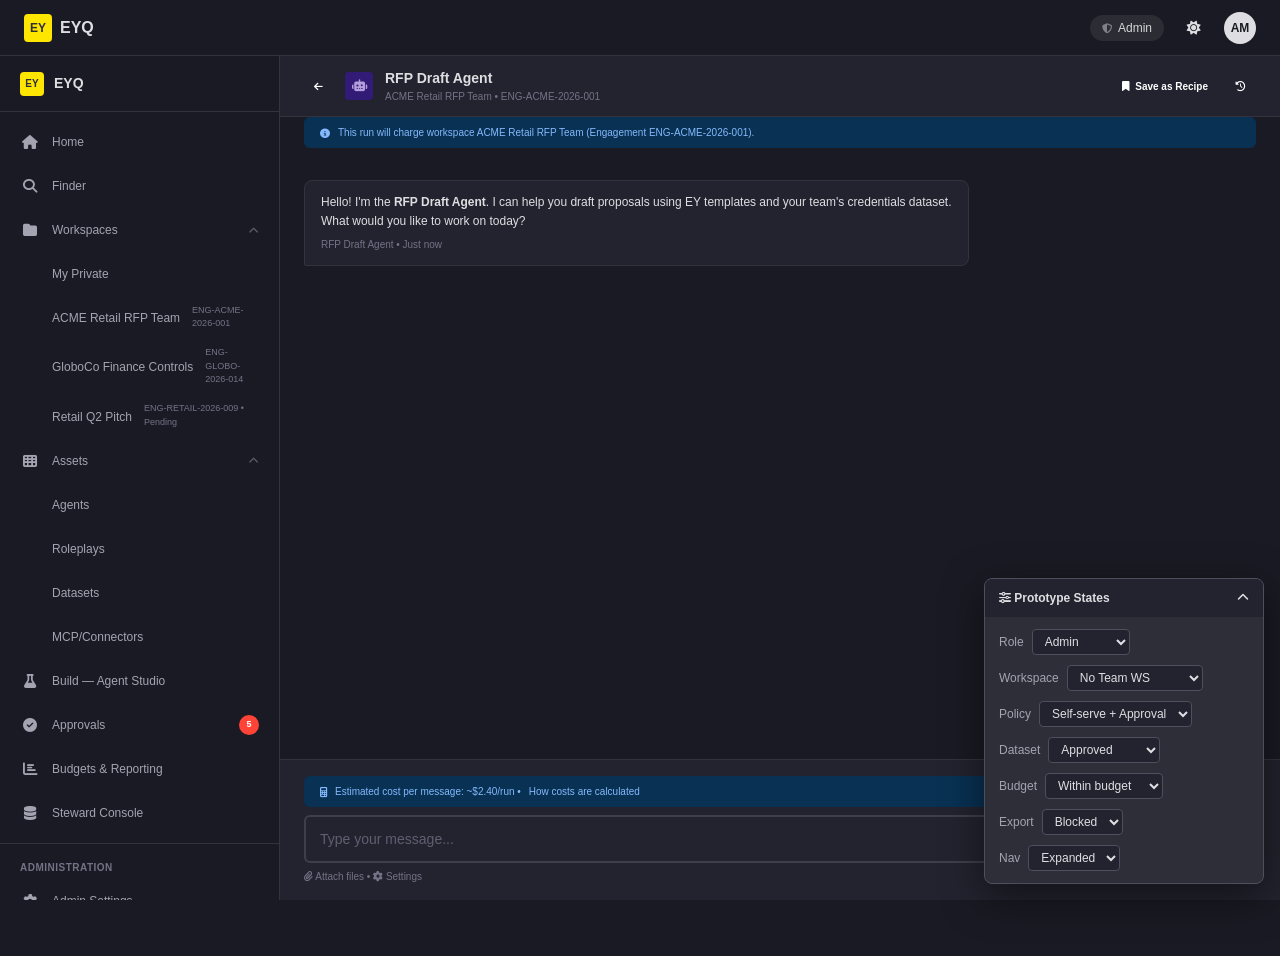
==== agent-chat.html @ b2efa633 "Role-based permissions, Workspace Home, Agent Chat, Finder Wizard Major redesign: - Admin/Contributo" ====
<!DOCTYPE html>
<html lang="en">
<head>
  <meta charset="UTF-8">
  <meta name="viewport" content="width=device-width, initial-scale=1.0">
  <title>EYQ — Agent Chat</title>
  <link rel="stylesheet" href="styles.css">
  <link rel="stylesheet" href="https://cdnjs.cloudflare.com/ajax/libs/font-awesome/6.5.1/css/all.min.css">
</head>
<body class="motif-theme-dark">

<header class="top-bar">
  <div class="top-bar-left"><a href="index.html" class="logo"><span class="logo-mark">EY</span> EYQ</a></div>
  <div class="top-bar-right">
    <span id="role-indicator" class="role-chip-bar" style="cursor:default"><i class="fas fa-shield-alt"></i> Admin</span>
    <button class="notif-btn" id="theme-toggle-btn" onclick="toggleTheme()"><i class="fas fa-sun"></i></button>
    <div class="avatar">AM</div>
  </div>
</header>
<nav class="left-nav" role="navigation"></nav>

<main class="app-content" style="display:flex;flex-direction:column;height:calc(100vh - var(--header-height))">

  <!-- Chat Header -->
  <div class="chat-header" id="chat-header"></div>

  <!-- Charge Line -->
  <div id="charge-line" style="padding:0 24px"></div>

  <!-- Messages -->
  <div class="chat-messages" id="chat-messages">
    <div class="chat-msg assistant">
      <div>Hello! I'm the <strong id="agent-name-msg">RFP Draft Agent</strong>. I can help you draft proposals using EY templates and your team's credentials dataset.</div>
      <div>What would you like to work on today?</div>
      <div class="msg-meta">RFP Draft Agent &bull; Just now</div>
    </div>
  </div>

  <!-- Input Area -->
  <div class="chat-input-area">
    <div id="pre-run-estimate" style="margin-bottom:8px"></div>
    <div id="budget-block" class="hidden" style="padding:10px;background:var(--badge-error-bg);border-radius:var(--radius-md);margin-bottom:8px;font-size:0.857rem;color:var(--ey-red);display:flex;align-items:center;gap:8px"><i class="fas fa-ban"></i> Budget hard cap reached. Contact workspace admin to increase the limit.</div>
    <div id="dataset-block" class="hidden" style="padding:10px;background:var(--badge-warning-bg);border-radius:var(--radius-md);margin-bottom:8px;font-size:0.857rem;color:var(--ey-orange);display:flex;align-items:center;gap:8px"><i class="fas fa-lock"></i> This agent requires dataset access. <button class="btn btn-sm btn-secondary" onclick="alert('Dataset access request submitted. Low-risk datasets may be auto-approved (Fast-Lane).')">Request Access</button></div>
    <div class="chat-input-wrap">
      <input class="chat-input" id="chat-input" placeholder="Type your message..." onkeydown="if(event.key==='Enter')sendMessage()">
      <button class="search-submit" id="send-btn" onclick="sendMessage()"><i class="fas fa-paper-plane"></i> Send</button>
    </div>
    <div style="display:flex;align-items:center;justify-content:space-between;margin-top:6px">
      <div class="text-xs text-muted"><i class="fas fa-paperclip"></i> Attach files &bull; <i class="fas fa-cog"></i> Settings</div>
      <div class="text-xs text-muted" id="export-policy"></div>
    </div>
  </div>
</main>

<div class="state-switcher"><div class="state-switcher-header" onclick="toggleStateSwitcher()"><span><i class="fas fa-sliders-h"></i> Prototype States</span><i class="fas fa-chevron-up"></i></div><div class="state-switcher-body"></div></div>

<script src="app.js"></script>
<script>
function getParams() {
  const p = new URLSearchParams(window.location.search);
  return { ws: p.get('ws') || 'acme', asset: p.get('asset') || 'rfp-draft' };
}

function renderChatHeader() {
  const { ws, asset } = getParams();
  const workspace = WORKSPACES[ws] || WORKSPACES.acme;
  const assetObj = getAllAssets().find(a => a.id === asset);
  const header = $('#chat-header');
  if (!header) return;
  header.innerHTML = `
    <div style="display:flex;align-items:center;gap:12px">
      <a href="workspace-home.html?ws=${ws}" class="btn btn-ghost btn-sm"><i class="fas fa-arrow-left"></i></a>
      <div class="asset-type-icon ${assetObj ? typeClass(assetObj.type) : 'agent'}"><i class="fas ${assetObj ? typeIcon(assetObj.type) : 'fa-robot'}"></i></div>
      <div>
        <div style="font-weight:600">${assetObj ? assetObj.name : 'Agent'}</div>
        <div class="text-xs text-muted">${workspace.name} &bull; ${workspace.engCode || 'Free tier'}</div>
      </div>
    </div>
    <div style="display:flex;align-items:center;gap:8px">
      <button class="btn btn-ghost btn-sm" onclick="alert('Saved as Recipe')"><i class="fas fa-bookmark"></i> Save as Recipe</button>
      <button class="btn btn-ghost btn-sm" onclick="alert('Run history')"><i class="fas fa-history"></i></button>
    </div>`;
  const agentNameMsg = $('#agent-name-msg');
  if (agentNameMsg && assetObj) agentNameMsg.textContent = assetObj.name;
}

function renderChargeLine() {
  const { ws, asset } = getParams();
  const workspace = WORKSPACES[ws] || WORKSPACES.acme;
  const assetObj = getAllAssets().find(a => a.id === asset);
  const container = $('#charge-line');
  if (!container) return;
  const isPaid = assetObj && assetObj.pricing !== 'free';
  if (isPaid && workspace.engCode) {
    container.innerHTML = `<div class="chat-cost-bar"><i class="fas fa-info-circle"></i> This run will charge workspace ${workspace.name} (Engagement ${workspace.engCode}).</div>`;
  } else if (!isPaid) {
    container.innerHTML = `<div class="chat-cost-bar" style="background:var(--badge-success-bg);color:var(--ey-green)"><i class="fas fa-check-circle"></i> This asset is free. No charges apply.</div>`;
  }
}

function renderPreRunEstimate() {
  const { asset } = getParams();
  const assetObj = getAllAssets().find(a => a.id === asset);
  const container = $('#pre-run-estimate');
  if (!container || !assetObj || assetObj.pricing === 'free') return;
  container.innerHTML = `<div class="chat-cost-bar"><i class="fas fa-calculator"></i> Estimated cost per message: ~${assetObj.cost || '$2.40'} &bull; <a href="#" onclick="event.preventDefault();alert('Cost breakdown: base $1.20, processing $0.80, output $0.40')">How costs are calculated</a></div>`;
}

function checkBlocks() {
  const budgetBlock = $('#budget-block');
  const datasetBlock = $('#dataset-block');
  const sendBtn = $('#send-btn');
  if (STATE.budgetState === 'hardcap') { show(budgetBlock); if (sendBtn) sendBtn.disabled = true; }
  else { hide(budgetBlock); if (sendBtn) sendBtn.disabled = false; }
  const { asset } = getParams();
  const assetObj = getAllAssets().find(a => a.id === asset);
  if (assetObj && assetObj.requiresDataset && !STATE.datasetApproved) show(datasetBlock);
  else hide(datasetBlock);
  const exportEl = $('#export-policy');
  if (exportEl) exportEl.innerHTML = STATE.exportAllowed ? '<i class="fas fa-check-circle" style="color:var(--ey-green)"></i> Export allowed' : '<i class="fas fa-lock" style="color:var(--ey-orange)"></i> External export blocked';
}

function sendMessage() {
  const input = $('#chat-input');
  const messages = $('#chat-messages');
  if (!input || !input.value.trim() || !messages) return;
  const text = input.value.trim();
  input.value = '';
  messages.innerHTML += `<div class="chat-msg user"><div>${text}</div><div class="msg-meta">You &bull; Just now</div></div>`;
  setTimeout(() => {
    const { asset } = getParams();
    const assetObj = getAllAssets().find(a => a.id === asset);
    messages.innerHTML += `<div class="chat-msg assistant"><div>I've processed your request. Here's what I found based on the ${assetObj ? assetObj.template || 'EY methodology' : 'EY methodology'}:</div><div style="margin-top:8px;padding:12px;background:var(--chip-bg);border-radius:var(--radius-md)"><strong>Draft Output</strong><p class="text-sm" style="margin-top:4px">Based on your input, I've generated a draft using the latest templates. You can review and refine it below.</p></div><div class="msg-meta">${assetObj ? assetObj.name : 'Agent'} &bull; Just now</div></div>`;
    messages.scrollTop = messages.scrollHeight;
  }, 1200);
  messages.scrollTop = messages.scrollHeight;
}

function updatePageUI() {
  renderChatHeader();
  renderChargeLine();
  renderPreRunEstimate();
  checkBlocks();
}
</script>
</body>
</html>
---- styles.css ----
/* ========================================================================
   EYQ Prototype — Styles
   Motif Design System v11.1.1 Tokens (via @ey-xd/motif-mcp)
   ======================================================================== */

:root {
  --ey-yellow: #FFE600;
  --ey-yellow-hover: #E6CF00;
  --ey-dark: #2E2E38;
  --ey-gray-950: #23232F;
  --ey-gray-900: #23232F;
  --ey-gray-800: #3F3F4C;
  --ey-gray-700: #4E4E5D;
  --ey-gray-600: #656579;
  --ey-gray-500: #7F7F91;
  --ey-gray-400: #9897A6;
  --ey-gray-300: #C3C3CB;
  --ey-gray-200: #D7D7DC;
  --ey-gray-100: #E6E6E9;
  --ey-gray-50: #F3F3F5;
  --ey-gray-25: #F9F9FA;
  --ey-white: #FFF;
  --ey-green: #26A04B;
  --ey-green-light: #E7FCE8;
  --ey-green-600: #197335;
  --ey-red: #FF4336;
  --ey-red-light: #FCF5F3;
  --ey-red-500: #EA011D;
  --ey-orange: #D07200;
  --ey-orange-light: #FCF5F0;
  --ey-orange-200: #FF9831;
  --ey-blue: #188CE5;
  --ey-blue-light: #F4F7FC;
  --ey-blue-600: #0F69AE;
  --ey-purple: #5E35B1;
  --ey-purple-light: #EDE7F6;
  --radius-xs: 2px;
  --radius-sm: 4px;
  --radius-md: 6px;
  --radius-lg: 8px;
  --radius-xl: 16px;
  --radius-xxl: 32px;
  --radius-circle: 200px;
  --spacing-2: 2px;
  --spacing-4: 4px;
  --spacing-6: 6px;
  --spacing-8: 8px;
  --spacing-10: 10px;
  --spacing-12: 12px;
  --spacing-16: 16px;
  --spacing-20: 20px;
  --spacing-24: 24px;
  --spacing-32: 32px;
  --spacing-40: 40px;
  --font-family: 'EYInterstate', 'Noto Sans', 'Segoe UI', -apple-system, BlinkMacSystemFont, sans-serif;
  --font-weight-light: 300;
  --font-weight-regular: 400;
  --font-weight-bold: 700;
  --font-size-10: 0.714rem;
  --font-size-12: 0.857rem;
  --font-size-14: 1rem;
  --font-size-16: 1.143rem;
  --font-size-18: 1.286rem;
  --font-size-20: 1.42857rem;
  --font-size-24: 1.714rem;
  --font-size-28: 2rem;
  --font-size-32: 2.286rem;
  --bg-primary: var(--ey-white);
  --bg-secondary: var(--ey-gray-50);
  --bg-tertiary: var(--ey-gray-100);
  --bg-alt-primary: var(--ey-dark);
  --bg-alt-secondary: var(--ey-gray-600);
  --btn-primary-bg: #2E2E38;
  --btn-primary-text: #FFF;
  --btn-primary-hover-bg: #4D4D5C;
  --btn-primary-active-bg: #656579;
  --btn-primary-disabled-bg: #9897A6;
  --btn-primary-disabled-text: #F3F3F5;
  --btn-primary-alt-bg: var(--ey-gray-50);
  --btn-primary-alt-text: #2E2E38;
  --btn-secondary-bg: transparent;
  --btn-secondary-text: #2E2E38;
  --btn-secondary-border: #C3C3CB;
  --btn-secondary-hover-bg: #E6E6E9;
  --btn-ghost-text: #2E2E38;
  --btn-ghost-hover-bg: #E6E6E9;
  --card-bg: var(--bg-primary);
  --card-border: var(--ey-gray-100);
  --card-radius: var(--radius-sm);
  --chip-bg: var(--ey-gray-50);
  --chip-text: var(--ey-dark);
  --chip-selected-bg: var(--ey-dark);
  --chip-selected-text: var(--ey-white);
  --badge-success-bg: #E7FCE8;
  --badge-success-text: #197335;
  --badge-warning-bg: #FCF5F0;
  --badge-warning-text: #975100;
  --badge-error-bg: #FCF5F3;
  --badge-error-text: #C70117;
  --badge-info-bg: #F4F7FC;
  --badge-info-text: #0F69AE;
  --badge-info-alt-bg: var(--ey-dark);
  --badge-info-alt-text: var(--ey-white);
  --input-bg: var(--bg-primary);
  --input-border: var(--ey-gray-200);
  --input-radius: var(--radius-sm);
  --modal-bg: var(--bg-primary);
  --text-primary: var(--ey-dark);
  --text-secondary: var(--ey-gray-700);
  --bg-selected: rgba(46,46,56,0.08);
  --border-focus: var(--ey-gray-600);
  --focus-ring: var(--ey-dark);
  --alt-bg-primary: var(--ey-dark);
  --alt-text-primary: var(--ey-white);
  --nav-width: 280px;
  --nav-collapsed-width: 72px;
  --header-height: 56px;
  --shadow-sm: 0 1px 3px rgba(0,0,0,0.06);
  --shadow-md: 0 4px 12px rgba(0,0,0,0.10);
  --shadow-lg: 0 8px 24px rgba(0,0,0,0.15);
  --shadow-xl: 0 12px 40px rgba(0,0,0,0.20);
  --transition: 0.2s ease;
}

/* ======== DARK THEME ======== */
body.motif-theme-dark {
  --ey-white: #1A1A24;
  --ey-gray-25: #23232F;
  --ey-gray-50: #2E2E38;
  --ey-gray-100: #33333E;
  --ey-gray-200: #3F3F4C;
  --ey-gray-300: #4E4E5D;
  --ey-gray-400: #5F5F72;
  --ey-gray-500: #737387;
  --ey-gray-600: #8A8A9B;
  --ey-gray-700: #A4A3B1;
  --ey-gray-800: #BFBFC8;
  --ey-dark: #DEDEE2;
  --ey-gray-900: #DEDEE2;
  --ey-gray-950: #FFF;
  --bg-primary: #23232F;
  --bg-secondary: #1A1A24;
  --bg-tertiary: #33333E;
  --bg-alt-primary: #1A1A24;
  --bg-alt-secondary: #8A8A9B;
  --ey-green: #48E674;
  --ey-green-light: #0C4A1F;
  --ey-red: #FF9783;
  --ey-red-light: #610402;
  --ey-orange: #FF9831;
  --ey-orange-light: #462602;
  --ey-orange-200: #FF9831;
  --ey-blue: #85B9FD;
  --ey-blue-light: #083153;
  --ey-blue-600: #0F69AE;
  --ey-purple: #B39DDB;
  --ey-purple-light: #311B77;
  --btn-primary-bg: #FFF;
  --btn-primary-text: #1A1A24;
  --btn-primary-hover-bg: #DEDEE2;
  --btn-primary-active-bg: #BFBFC8;
  --btn-primary-disabled-bg: #2E2E38;
  --btn-primary-disabled-text: #737387;
  --btn-primary-alt-bg: #2E2E38;
  --btn-primary-alt-text: #FFF;
  --btn-secondary-bg: transparent;
  --btn-secondary-text: #FFF;
  --btn-secondary-border: #4E4E5D;
  --btn-secondary-hover-bg: #33333E;
  --btn-ghost-text: #FFF;
  --btn-ghost-hover-bg: #33333E;
  --card-bg: #23232F;
  --card-border: #33333E;
  --chip-bg: #2E2E38;
  --chip-text: #DEDEE2;
  --chip-selected-bg: #DEDEE2;
  --chip-selected-text: #1A1A24;
  --badge-success-bg: #125E29;
  --badge-success-text: #48E674;
  --badge-warning-bg: #462602;
  --badge-warning-text: #FF9831;
  --badge-error-bg: #610402;
  --badge-error-text: #FF9783;
  --badge-info-bg: #083153;
  --badge-info-text: #85B9FD;
  --badge-info-alt-bg: #DEDEE2;
  --badge-info-alt-text: #1A1A24;
  --input-bg: #23232F;
  --input-border: #3F3F4C;
  --modal-bg: #23232F;
  --text-primary: #DEDEE2;
  --text-secondary: #A4A3B1;
  --bg-selected: rgba(222,222,226,0.08);
  --border-focus: #8A8A9B;
  --focus-ring: #DEDEE2;
  --alt-bg-primary: #DEDEE2;
  --alt-text-primary: #1A1A24;
  --shadow-sm: 0 1px 3px rgba(0,0,0,0.20);
  --shadow-md: 0 4px 12px rgba(0,0,0,0.30);
  --shadow-lg: 0 8px 24px rgba(0,0,0,0.40);
  --shadow-xl: 0 12px 40px rgba(0,0,0,0.50);
}

*, *::before, *::after { box-sizing: border-box; margin: 0; padding: 0; }
html { font-size: 14px; scroll-behavior: smooth; }
body {
  font-family: var(--font-family);
  background: var(--bg-secondary);
  color: var(--ey-dark);
  line-height: 1.5;
  min-height: 100vh;
}
h1 { font-size: var(--font-size-28); font-weight: var(--font-weight-bold); line-height: 1.2; }
h2 { font-size: var(--font-size-20); font-weight: 600; line-height: 1.3; }
h3 { font-size: var(--font-size-16); font-weight: 600; line-height: 1.4; }
h4 { font-size: var(--font-size-14); font-weight: 600; }
p { color: var(--ey-gray-700); }
a { color: var(--ey-blue); text-decoration: none; cursor: pointer; }
a:hover { text-decoration: underline; }
.sr-only { position: absolute; width: 1px; height: 1px; overflow: hidden; clip: rect(0,0,0,0); }
.hidden { display: none !important; }
.text-sm { font-size: var(--font-size-12); }
.text-xs { font-size: var(--font-size-10); }
.text-muted { color: var(--ey-gray-500); }
.truncate { overflow: hidden; text-overflow: ellipsis; white-space: nowrap; }

/* ======== FOCUS STATES (WCAG) ======== */
:focus-visible {
  outline: 2px solid var(--focus-ring);
  outline-offset: 2px;
}

/* ======== BUTTONS ======== */
.btn {
  display: inline-flex; align-items: center; gap: var(--spacing-6);
  padding: var(--spacing-8) var(--spacing-16); border-radius: var(--radius-md); border: none;
  font-family: var(--font-family); font-size: var(--font-size-12); font-weight: 600;
  cursor: pointer; transition: all var(--transition); white-space: nowrap;
}
.btn-primary { background: var(--btn-primary-bg); color: var(--btn-primary-text); }
.btn-primary:hover { background: var(--btn-primary-hover-bg); }
.btn-primary:active { background: var(--btn-primary-active-bg); }
.btn-secondary { background: var(--btn-secondary-bg); color: var(--btn-secondary-text); border: 1px solid var(--btn-secondary-border); }
.btn-secondary:hover { background: var(--btn-secondary-hover-bg); }
.btn-dark { background: var(--btn-primary-alt-bg); color: var(--btn-primary-alt-text); }
.btn-ghost { background: transparent; color: var(--btn-ghost-text); padding: var(--spacing-6) var(--spacing-10); }
.btn-ghost:hover { background: var(--btn-ghost-hover-bg); }
.btn-sm { padding: var(--spacing-4) var(--spacing-10); font-size: var(--font-size-10); }
.btn-lg { padding: var(--spacing-12) var(--spacing-24); font-size: var(--font-size-14); }
.btn:disabled, .btn.disabled { background: var(--btn-primary-disabled-bg); color: var(--btn-primary-disabled-text); cursor: not-allowed; pointer-events: none; }
.btn-icon {
  width: 36px; height: 36px; padding: 0; display: inline-flex;
  align-items: center; justify-content: center; border-radius: var(--radius-md);
  background: transparent; border: 1px solid var(--input-border); cursor: pointer;
  color: var(--ey-gray-700); transition: all var(--transition);
}
.btn-icon:hover { background: var(--btn-ghost-hover-bg); }
.w-full { width: 100%; }

/* ======== CHIPS / BADGES ======== */
.chip {
  display: inline-flex; align-items: center; gap: var(--spacing-4);
  padding: 3px var(--spacing-10); border-radius: var(--radius-circle);
  font-size: var(--font-size-10); font-weight: 500; white-space: nowrap;
}
.chip-default { background: var(--chip-bg); color: var(--chip-text); }
.chip-yellow { background: var(--alt-bg-primary); color: var(--alt-text-primary); }
.chip-green { background: var(--badge-success-bg); color: var(--badge-success-text); }
.chip-red { background: var(--badge-error-bg); color: var(--badge-error-text); }
.chip-orange { background: var(--badge-warning-bg); color: var(--badge-warning-text); }
.chip-blue { background: var(--badge-info-bg); color: var(--badge-info-text); }
.chip-outline { background: transparent; border: 1px solid var(--btn-secondary-border); color: var(--chip-text); }
.chip-clickable { cursor: pointer; transition: all var(--transition); }
.chip-clickable:hover { background: var(--btn-ghost-hover-bg); }
.chip-clickable.active { background: var(--chip-selected-bg); color: var(--chip-selected-text); border-color: var(--chip-selected-bg); }
.badge {
  display: inline-flex; align-items: center; gap: var(--spacing-4);
  padding: var(--spacing-2) var(--spacing-8); border-radius: var(--radius-sm);
  font-size: var(--font-size-10); font-weight: 600; text-transform: uppercase; letter-spacing: 0.3px;
}
.badge-free { background: var(--badge-success-bg); color: var(--badge-success-text); }
.badge-estimated { background: var(--badge-info-bg); color: var(--badge-info-text); }
.badge-tbd { background: var(--badge-warning-bg); color: var(--badge-warning-text); }
.badge-low { background: var(--badge-success-bg); color: var(--badge-success-text); }
.badge-med { background: var(--badge-warning-bg); color: var(--badge-warning-text); }
.badge-high { background: var(--badge-error-bg); color: var(--badge-error-text); }

/* ======== APP SHELL: HEADER ======== */
.top-bar {
  position: fixed; top: 0; left: 0; right: 0; z-index: 100;
  display: flex; align-items: center; justify-content: space-between;
  height: var(--header-height); padding: 0 var(--spacing-24);
  background: #1A1A24; color: #DEDEE2;
  border-bottom: 1px solid #33333E;
}
.top-bar-left { display: flex; align-items: center; gap: var(--spacing-16); }
.logo { display: flex; align-items: center; gap: var(--spacing-8); font-size: var(--font-size-16); font-weight: var(--font-weight-bold); color: #DEDEE2; text-decoration: none !important; }
.logo-mark {
  display: inline-flex; align-items: center; justify-content: center;
  width: 28px; height: 28px; background: var(--ey-yellow); color: #2E2E38;
  font-weight: 800; font-size: var(--font-size-12); border-radius: var(--radius-sm);
}
.divider-v { width: 1px; height: 24px; background: rgba(255,255,255,0.15); }
.ws-switcher {
  position: relative; display: flex; align-items: center; gap: 8px;
  padding: 6px 12px; border-radius: var(--radius-md);
  background: rgba(255,255,255,0.08); cursor: pointer; transition: background var(--transition);
}
.ws-switcher:hover { background: rgba(255,255,255,0.14); }
.ws-switcher-icon {
  width: 24px; height: 24px; border-radius: var(--radius-sm);
  display: flex; align-items: center; justify-content: center;
  font-size: var(--font-size-12); font-weight: 700;
}
.ws-private .ws-switcher-icon { background: #737387; color: #FFF; }
.ws-approved .ws-switcher-icon { background: #48E674; color: #1A1A24; }
.ws-pending .ws-switcher-icon { background: #FF9831; color: #1A1A24; }
.ws-switcher-label { font-size: var(--font-size-12); font-weight: 500; }
.ws-switcher-meta { font-size: var(--font-size-10); opacity: 0.65; }
.ws-switcher-arrow { font-size: var(--font-size-10); opacity: 0.6; margin-left: 4px; }
.ws-dropdown {
  position: absolute; top: calc(100% + 6px); left: 0; z-index: 200;
  min-width: 340px; background: var(--modal-bg); color: var(--ey-dark);
  border-radius: var(--radius-lg); box-shadow: var(--shadow-xl);
  border: 1px solid var(--card-border); overflow: hidden;
}
.ws-dropdown-header { padding: 12px 16px; font-size: var(--font-size-12); font-weight: 600; color: var(--ey-gray-500); text-transform: uppercase; letter-spacing: 0.5px; border-bottom: 1px solid var(--card-border); }
.ws-dropdown-item { display: flex; align-items: center; gap: 12px; padding: 10px 16px; cursor: pointer; transition: background var(--transition); }
.ws-dropdown-item:hover { background: var(--chip-bg); }
.ws-dropdown-item.active { background: var(--bg-selected); }
.ws-dropdown-item .ws-icon { width: 32px; height: 32px; border-radius: var(--radius-sm); display: flex; align-items: center; justify-content: center; font-size: var(--font-size-12); font-weight: 700; flex-shrink: 0; }
.ws-dropdown-item .ws-info { flex: 1; min-width: 0; }
.ws-dropdown-item .ws-name { font-size: var(--font-size-12); font-weight: 600; }
.ws-dropdown-item .ws-meta { font-size: var(--font-size-10); color: var(--ey-gray-500); }
.ws-dropdown-budget { width: 60px; height: 4px; border-radius: 2px; background: var(--card-border); overflow: hidden; }
.ws-dropdown-budget-fill { height: 100%; border-radius: 2px; transition: width 0.4s; }
.ws-dropdown-create { padding: 12px 16px; border-top: 1px solid var(--card-border); display: flex; align-items: center; gap: 8px; font-size: var(--font-size-12); font-weight: 600; color: var(--ey-blue); cursor: pointer; transition: background var(--transition); }
.ws-dropdown-create:hover { background: var(--badge-info-bg); }
.role-chip-bar {
  display: flex; align-items: center; gap: 6px;
  padding: 4px 12px; border-radius: 100px;
  background: rgba(255,255,255,0.08); font-size: var(--font-size-12); color: rgba(255,255,255,0.8);
  cursor: pointer; transition: background var(--transition);
}
.role-chip-bar:hover { background: rgba(255,255,255,0.14); }
.role-chip-bar i { font-size: var(--font-size-10); opacity: 0.5; }
.top-bar-right { display: flex; align-items: center; gap: 12px; }
.notif-btn {
  position: relative; width: 36px; height: 36px; border: none; background: transparent;
  color: #DEDEE2; cursor: pointer; border-radius: var(--radius-md);
  font-size: var(--font-size-14); display: flex; align-items: center; justify-content: center;
  transition: background var(--transition);
}
.notif-btn:hover { background: rgba(255,255,255,0.1); }
.notif-dot { position: absolute; top: 6px; right: 6px; width: 8px; height: 8px; background: #FF4336; border-radius: 50%; border: 2px solid #1A1A24; }
.avatar {
  width: 32px; height: 32px; border-radius: 50%; background: var(--alt-bg-primary);
  color: var(--alt-text-primary); display: flex; align-items: center; justify-content: center;
  font-weight: 700; font-size: var(--font-size-12);
}

/* ======== APP SHELL: LEFT NAVIGATION ======== */
.left-nav {
  position: fixed; top: var(--header-height); left: 0; bottom: 0;
  width: var(--nav-width); background: #1A1A24; color: #A4A3B1;
  border-right: 1px solid #33333E; z-index: 90;
  display: flex; flex-direction: column;
  transition: width 0.25s ease;
  overflow-x: hidden; overflow-y: auto;
  scrollbar-width: thin; scrollbar-color: #3F3F4C transparent;
}
.left-nav.collapsed { width: var(--nav-collapsed-width); }
.left-nav.collapsed .nav-label,
.left-nav.collapsed .nav-sublabel,
.left-nav.collapsed .nav-group-title,
.left-nav.collapsed .nav-children,
.left-nav.collapsed .nav-collapse-label { display: none; }
.left-nav.collapsed .nav-item { justify-content: center; padding: 0; width: var(--nav-collapsed-width); height: 44px; }
.left-nav.collapsed .nav-item .nav-icon { margin: 0; }
.left-nav.collapsed .nav-expand-arrow { display: none; }
.left-nav.collapsed .nav-item-content { width: 100%; justify-content: center; padding: 0 12px; }
.nav-brand {
  display: flex; align-items: center; gap: 10px;
  padding: 16px 20px; border-bottom: 1px solid #33333E;
  min-height: 56px;
}
.left-nav.collapsed .nav-brand { justify-content: center; padding: 16px 0; }
.left-nav.collapsed .nav-brand-text { display: none; }
.nav-brand-text { font-weight: 700; font-size: var(--font-size-14); color: #DEDEE2; }
.nav-group { padding: 8px 0; }
.nav-group + .nav-group { border-top: 1px solid #33333E; }
.nav-group-title {
  padding: 8px 20px 4px; font-size: var(--font-size-10); font-weight: 600;
  color: #737387; text-transform: uppercase; letter-spacing: 0.5px;
}
.nav-item {
  display: flex; align-items: center; min-height: 44px;
  position: relative; cursor: pointer; transition: all var(--transition);
}
.nav-item-content {
  display: flex; align-items: center; gap: 12px;
  padding: 10px 20px; width: 100%; min-height: 44px;
  text-decoration: none; color: inherit; transition: background var(--transition);
  border-radius: 0;
}
.nav-item-content:hover { background: rgba(255,255,255,0.06); text-decoration: none; }
.nav-item.active > .nav-item-content { background: var(--bg-selected); color: var(--text-primary); font-weight: 600; }
.nav-item.active::before {
  content: ''; position: absolute; left: 0; top: 8px; bottom: 8px;
  width: 3px; background: var(--text-primary); border-radius: 0 2px 2px 0;
}
.nav-icon { width: 20px; height: 20px; display: flex; align-items: center; justify-content: center; font-size: 14px; flex-shrink: 0; }
.nav-label { font-size: var(--font-size-12); white-space: nowrap; flex: 1; }
.nav-sublabel { font-size: var(--font-size-10); color: #737387; margin-top: -2px; }
.nav-badge {
  display: inline-flex; align-items: center; justify-content: center;
  min-width: 20px; height: 20px; border-radius: 10px;
  background: #FF4336; color: #FFF; font-size: 0.643rem; font-weight: 700; padding: 0 5px;
}
.nav-alert-dot {
  width: 8px; height: 8px; border-radius: 50%; background: #FF9831;
}
.nav-expand-arrow { font-size: 10px; opacity: 0.5; transition: transform 0.2s; margin-left: auto; }
.nav-item.expanded > .nav-item-content .nav-expand-arrow { transform: rotate(180deg); }
.nav-children { padding-left: 32px; }
.nav-children .nav-item-content { padding: 8px 20px; min-height: 36px; }
.nav-collapse-btn {
  display: flex; align-items: center; gap: 12px;
  padding: 12px 20px; margin-top: auto; border-top: 1px solid #33333E;
  cursor: pointer; color: #737387; font-size: var(--font-size-12);
  transition: all var(--transition);
}
.nav-collapse-btn:hover { color: #A4A3B1; background: rgba(255,255,255,0.04); }
.left-nav.collapsed .nav-collapse-btn { justify-content: center; padding: 12px 0; }

/* tooltip for collapsed nav */
.nav-item[data-tooltip] { position: relative; }
.left-nav.collapsed .nav-item[data-tooltip]:hover::after {
  content: attr(data-tooltip);
  position: absolute; left: calc(var(--nav-collapsed-width) + 8px); top: 50%; transform: translateY(-50%);
  background: #2E2E38; color: #DEDEE2; padding: 6px 12px;
  border-radius: var(--radius-sm); font-size: var(--font-size-10);
  white-space: nowrap; z-index: 200; box-shadow: var(--shadow-md);
}

/* ======== MAIN CONTENT AREA ======== */
.app-content {
  margin-left: var(--nav-width); margin-top: var(--header-height);
  min-height: calc(100vh - var(--header-height));
  transition: margin-left 0.25s ease;
}
body.nav-collapsed .app-content { margin-left: var(--nav-collapsed-width); }

/* ======== BANNER ======== */
.banner {
  display: flex; align-items: center; gap: 12px;
  padding: 10px 24px; font-size: var(--font-size-12);
}
.banner-info { background: var(--badge-info-bg); color: var(--ey-blue); }
.banner-warning { background: var(--badge-warning-bg); color: var(--ey-orange); }
.banner-success { background: var(--badge-success-bg); color: var(--ey-green); }
.banner-error { background: var(--badge-error-bg); color: var(--ey-red); }
.banner i { font-size: var(--font-size-14); }
.banner a { font-weight: 600; }
.banner .btn { margin-left: auto; }

/* ======== PAGE CONTAINER ======== */
.page-container { max-width: 1400px; margin: 0 auto; padding: 24px; }

/* ======== HERO ======== */
.hero {
  padding: var(--spacing-32) var(--spacing-24) var(--spacing-24);
  background: var(--card-bg); border-bottom: 1px solid var(--card-border);
}
.hero-inner { max-width: 1400px; margin: 0 auto; }
.hero h1 { margin-bottom: var(--spacing-8); }
.hero p { color: var(--ey-gray-600); max-width: 640px; }

/* ======== SEARCH BAR (persistent bottom) ======== */
.search-bar-container {
  margin-top: 20px; max-width: 720px;
}
.search-tabs { display: flex; gap: 0; }
.search-tab {
  padding: 8px 16px; font-size: var(--font-size-12); font-weight: 500;
  border: none; background: rgba(255,255,255,0.04); color: var(--ey-gray-500);
  cursor: pointer; transition: all var(--transition);
}
body.motif-theme-dark .search-tab { background: #2E2E38; }
.search-tab:first-child { border-radius: var(--radius-md) 0 0 0; }
.search-tab:last-child { border-radius: 0 var(--radius-md) 0 0; }
.search-tab.active { background: var(--card-bg); color: var(--ey-dark); font-weight: 600; }
.search-body {
  background: var(--card-bg); border-radius: 0 var(--radius-md) var(--radius-md) var(--radius-md);
  padding: var(--spacing-16);
}
.search-input-wrap {
  display: flex; align-items: center; gap: 8px;
  border: 2px solid var(--input-border); border-radius: var(--input-radius);
  padding: 4px 4px 4px 14px; transition: border-color var(--transition);
  background: var(--input-bg);
}
.search-input-wrap:focus-within { border-color: var(--border-focus); }
.search-input-wrap i { color: var(--ey-gray-500); }
.search-input {
  flex: 1; border: none; outline: none; font-size: var(--font-size-14);
  padding: 8px 0; font-family: var(--font-family); background: transparent; color: var(--ey-dark);
}
.search-input::placeholder { color: var(--ey-gray-400); }
.search-submit {
  padding: 8px 18px; border: none; border-radius: var(--radius-md);
  background: var(--btn-primary-bg); color: var(--btn-primary-text); font-weight: 600;
  font-size: var(--font-size-12); cursor: pointer; transition: background var(--transition);
}
.search-submit:hover { background: var(--btn-primary-hover-bg); }
.char-counter { font-size: var(--font-size-10); color: var(--ey-gray-500); text-align: right; margin-top: 4px; }
.search-helper {
  display: inline-flex; align-items: center; gap: 4px; margin-top: 8px;
  font-size: var(--font-size-10); color: var(--ey-gray-500); cursor: pointer;
}
.search-helper:hover { color: var(--ey-blue); }
.recent-chips { display: flex; flex-wrap: wrap; gap: 6px; margin-top: 10px; }
.recent-chip {
  display: inline-flex; align-items: center; gap: 4px;
  padding: 4px 10px; border-radius: 100px; border: 1px solid var(--btn-secondary-border);
  font-size: var(--font-size-10); color: var(--ey-gray-600); cursor: pointer;
  transition: all var(--transition); background: transparent;
}
.recent-chip:hover { background: var(--btn-ghost-hover-bg); }
.recent-chip .pin-icon { font-size: 8px; opacity: 0.5; }
.recent-chip .clear-icon { font-size: 8px; opacity: 0.4; margin-left: 2px; }
.recent-chip .clear-icon:hover { opacity: 1; color: var(--ey-red); }

/* search helper popover */
.search-helper-popover {
  position: absolute; bottom: calc(100% + 8px); left: 0;
  background: var(--modal-bg); border: 1px solid var(--card-border);
  border-radius: var(--radius-lg); padding: 16px; width: 320px;
  box-shadow: var(--shadow-xl); z-index: 50;
}
.search-helper-popover ul { list-style: none; padding: 0; }
.search-helper-popover li { padding: 6px 0; font-size: var(--font-size-12); color: var(--ey-gray-700); display: flex; gap: 8px; }
.search-helper-popover li i { color: var(--ey-blue); margin-top: 2px; }

/* ======== RESULTS TRAY (bottom-docked drawer) ======== */
.results-tray {
  position: fixed; bottom: 0; left: var(--nav-width); right: 0;
  background: var(--modal-bg); border-top: 1px solid var(--card-border);
  box-shadow: 0 -4px 24px rgba(0,0,0,0.3); z-index: 80;
  transform: translateY(100%); transition: transform 0.35s ease;
  max-height: 60vh; overflow-y: auto;
}
body.nav-collapsed .results-tray { left: var(--nav-collapsed-width); }
.results-tray.open { transform: translateY(0); }
.results-tray-header {
  display: flex; align-items: center; justify-content: space-between;
  padding: 14px 24px; border-bottom: 1px solid var(--card-border);
  position: sticky; top: 0; background: var(--modal-bg); z-index: 1;
}
.results-tray-body { padding: 16px 24px; }
.results-tray-cards { display: flex; gap: 16px; overflow-x: auto; padding-bottom: 8px; }

/* ======== QUICK ACTIONS ======== */
.quick-actions {
  display: flex; gap: var(--spacing-12); flex-wrap: wrap;
}
.qa-card {
  flex: 1; min-width: 180px; display: flex; align-items: center; gap: var(--spacing-12);
  padding: var(--spacing-16); background: var(--card-bg); border-radius: var(--card-radius);
  border: 1px solid var(--card-border); cursor: pointer;
  transition: all var(--transition); box-shadow: var(--shadow-sm);
}
.qa-card:hover { border-color: var(--btn-secondary-border); box-shadow: var(--shadow-md); transform: translateY(-1px); }
.qa-icon {
  width: 40px; height: 40px; border-radius: var(--radius-md);
  display: flex; align-items: center; justify-content: center;
  font-size: var(--font-size-16); flex-shrink: 0;
}
.qa-icon.agent { background: var(--ey-purple-light); color: var(--ey-purple); }
.qa-icon.workspace { background: var(--badge-info-bg); color: var(--ey-blue); }
.qa-icon.roleplay { background: var(--badge-warning-bg); color: var(--ey-orange); }
.qa-icon.find { background: var(--badge-success-bg); color: var(--ey-green); }
.qa-icon.copilot { background: #1A1A24; color: #FFF; }
.qa-text h4 { font-size: var(--font-size-12); }
.qa-text p { font-size: var(--font-size-10); color: var(--ey-gray-500); margin-top: 2px; }

/* ======== FAVORITES RAIL ======== */
.favorites-rail { display: flex; gap: 10px; overflow-x: auto; padding: 4px 0; scrollbar-width: thin; }
.fav-card {
  min-width: 160px; flex-shrink: 0; padding: 12px;
  background: var(--card-bg); border: 1px solid var(--card-border);
  border-radius: var(--card-radius); cursor: pointer; transition: all var(--transition);
  position: relative;
}
.fav-card:hover { border-color: var(--btn-secondary-border); box-shadow: var(--shadow-sm); }
.fav-star { position: absolute; top: 8px; right: 8px; color: var(--text-primary); font-size: 12px; cursor: pointer; }

/* ======== WORKSPACE TILES ======== */
.ws-tiles { display: grid; grid-template-columns: repeat(auto-fill, minmax(300px, 1fr)); gap: 12px; }
.ws-tile {
  background: var(--card-bg); border: 1px solid var(--card-border);
  border-radius: var(--card-radius); padding: 16px; cursor: pointer;
  transition: all var(--transition);
}
.ws-tile:hover { border-color: var(--btn-secondary-border); box-shadow: var(--shadow-md); }
.ws-tile-header { display: flex; align-items: start; justify-content: space-between; margin-bottom: 8px; }
.ws-tile-name { font-weight: 600; font-size: var(--font-size-14); }
.ws-tile-desc { font-size: var(--font-size-10); color: var(--ey-gray-500); margin-bottom: 8px; }
.ws-tile-meta { display: flex; align-items: center; gap: 8px; flex-wrap: wrap; margin-bottom: 8px; }
.ws-tile-avatars { display: flex; }
.ws-tile-avatars .avatar { width: 24px; height: 24px; font-size: 9px; margin-left: -6px; border: 2px solid var(--card-bg); }
.ws-tile-avatars .avatar:first-child { margin-left: 0; }
.ws-tile-agents { display: flex; gap: 4px; flex-wrap: wrap; }
.ws-tile-budget { margin-top: 8px; }

/* ======== SECTION LAYOUT ======== */
.section-block { margin-bottom: 28px; }
.section-header {
  display: flex; align-items: center; justify-content: space-between;
  margin-bottom: 12px;
}
.section-title { display: flex; align-items: center; gap: 10px; }
.section-icon {
  width: 32px; height: 32px; border-radius: var(--radius-sm);
  display: flex; align-items: center; justify-content: center; font-size: var(--font-size-12);
}
.section-icon.discover { background: var(--badge-success-bg); color: var(--ey-green); }
.section-icon.build { background: var(--ey-purple-light); color: var(--ey-purple); }
.section-icon.control { background: var(--badge-info-bg); color: var(--ey-blue); }
.section-icon.extend { background: var(--badge-warning-bg); color: var(--ey-orange); }
.section-icon.history { background: var(--chip-bg); color: var(--ey-gray-600); }
.section-sub {
  font-size: var(--font-size-12); font-weight: 600; color: var(--ey-gray-500);
  text-transform: uppercase; letter-spacing: 0.3px; margin-bottom: 10px; margin-top: 16px;
}
.section-sub:first-child { margin-top: 0; }

/* ======== DASHBOARD GRID ======== */
.dashboard-grid {
  display: grid; grid-template-columns: 1fr 340px; gap: var(--spacing-24);
}
.dashboard-main { display: flex; flex-direction: column; gap: 28px; }

/* ======== CARDS ======== */
.card {
  background: var(--card-bg); border-radius: var(--card-radius);
  border: 1px solid var(--card-border); overflow: hidden;
}
.card-header {
  display: flex; align-items: center; justify-content: space-between;
  padding: 14px 16px; border-bottom: 1px solid var(--card-border);
}
.card-header h3 { font-size: var(--font-size-12); }
.card-body { padding: 12px 16px; }

/* ======== ASSET CARDS (scrollable row) ======== */
.card-row { display: flex; gap: 12px; overflow-x: auto; padding-bottom: 4px; scrollbar-width: thin; }
.card-row::-webkit-scrollbar { height: 4px; }
.card-row::-webkit-scrollbar-thumb { background: var(--ey-gray-300); border-radius: 2px; }
.asset-card {
  min-width: 250px; max-width: 280px; flex-shrink: 0;
  background: var(--card-bg); border: 1px solid var(--card-border);
  border-radius: var(--card-radius); padding: var(--spacing-16);
  transition: all var(--transition); cursor: pointer; position: relative;
}
.asset-card:hover { border-color: var(--btn-secondary-border); box-shadow: var(--shadow-md); }
.asset-card .new-badge {
  position: absolute; top: 8px; right: 8px;
  background: var(--ey-blue); color: #FFF;
  padding: 2px 6px; border-radius: var(--radius-sm);
  font-size: 9px; font-weight: 700; text-transform: uppercase;
}
.asset-card-top { display: flex; align-items: start; justify-content: space-between; margin-bottom: 8px; }
.asset-type-icon {
  width: 28px; height: 28px; border-radius: var(--radius-sm);
  display: flex; align-items: center; justify-content: center; font-size: var(--font-size-12);
}
.asset-type-icon.agent { background: var(--ey-purple-light); color: var(--ey-purple); }
.asset-type-icon.roleplay { background: var(--badge-warning-bg); color: var(--ey-orange); }
.asset-type-icon.dataset { background: var(--badge-info-bg); color: var(--ey-blue); }
.asset-type-icon.mcp { background: var(--badge-success-bg); color: var(--ey-green); }
.asset-card-name { font-size: var(--font-size-12); font-weight: 600; margin-bottom: 4px; }
.asset-card-desc { font-size: var(--font-size-10); color: var(--ey-gray-500); margin-bottom: 8px; display: -webkit-box; -webkit-line-clamp: 2; -webkit-box-orient: vertical; overflow: hidden; }
.asset-card-badges { display: flex; flex-wrap: wrap; gap: 4px; margin-bottom: 8px; }
.asset-card-footer { display: flex; align-items: center; gap: 6px; }
.asset-card-footer .btn { flex: 1; justify-content: center; }
.asset-rating { display: flex; align-items: center; gap: 2px; font-size: var(--font-size-10); color: var(--ey-orange); }
.requires-chip { font-size: var(--font-size-10); padding: 2px 6px; border-radius: var(--radius-sm); background: var(--badge-warning-bg); color: var(--ey-orange); font-weight: 600; }
.why-reasons { margin-top: 8px; padding: 8px; background: var(--chip-bg); border-radius: var(--radius-sm); }
.why-reasons .why-label { font-size: 9px; font-weight: 700; text-transform: uppercase; letter-spacing: 0.3px; color: var(--ey-gray-500); margin-bottom: 4px; }
.why-reasons li { font-size: var(--font-size-10); color: var(--ey-gray-600); padding: 2px 0; list-style: none; }
.why-reasons li::before { content: '\2022'; color: var(--ey-blue); margin-right: 6px; }
.governance-fit {
  display: inline-flex; align-items: center; gap: 4px;
  padding: 2px 8px; border-radius: var(--radius-sm);
  font-size: 9px; font-weight: 600; text-transform: uppercase;
}
.governance-fit.good { background: var(--badge-success-bg); color: var(--badge-success-text); }
.governance-fit.review { background: var(--badge-warning-bg); color: var(--badge-warning-text); }
.governance-fit.blocked { background: var(--badge-error-bg); color: var(--badge-error-text); }

/* ======== RIGHT RAIL ======== */
.right-rail { display: flex; flex-direction: column; gap: 16px; }

/* ======== PROGRESS BARS ======== */
.progress-bar { height: 8px; background: var(--card-border); border-radius: 4px; overflow: hidden; position: relative; }
.progress-fill { height: 100%; border-radius: 4px; transition: width 0.6s ease; }
.progress-fill.green { background: var(--ey-green); }
.progress-fill.orange { background: var(--ey-orange); }
.progress-fill.red { background: var(--ey-red); }
.progress-fill.blue { background: var(--ey-blue); }
.progress-markers { position: relative; height: 12px; margin-top: 2px; }
.progress-marker { position: absolute; top: 0; font-size: var(--font-size-10); color: var(--ey-gray-500); transform: translateX(-50%); }

/* ======== FORMS ======== */
.form-group { margin-bottom: 18px; }
.form-group label {
  display: block; font-size: var(--font-size-12); font-weight: 600;
  color: var(--ey-gray-500); text-transform: uppercase; letter-spacing: 0.3px; margin-bottom: 6px;
}
.form-input, .form-select, .form-textarea {
  width: 100%; padding: var(--spacing-10) var(--spacing-12); border: 1px solid var(--input-border);
  border-radius: var(--input-radius); font-family: var(--font-family); font-size: var(--font-size-12);
  transition: border-color var(--transition); background: var(--input-bg); color: var(--ey-dark);
}
.form-input:focus, .form-select:focus, .form-textarea:focus { outline: none; border-color: var(--border-focus); }
.form-help { font-size: var(--font-size-10); color: var(--ey-gray-500); margin-top: 4px; }
.form-row { display: flex; gap: 12px; }
.form-row .form-group { flex: 1; }

/* ======== MODALS ======== */
.modal-overlay {
  position: fixed; inset: 0; z-index: 500;
  background: rgba(0,0,0,0.6); backdrop-filter: blur(4px);
  display: flex; align-items: center; justify-content: center;
  opacity: 0; pointer-events: none; transition: opacity 0.3s;
}
.modal-overlay.open { opacity: 1; pointer-events: auto; }
.modal {
  background: var(--modal-bg); border-radius: var(--radius-xl);
  width: 90%; max-width: 680px; max-height: 85vh; overflow: hidden;
  box-shadow: var(--shadow-xl); color: var(--ey-dark);
  transform: translateY(20px); transition: transform 0.3s;
  display: flex; flex-direction: column;
}
.modal-overlay.open .modal { transform: translateY(0); }
.modal-header {
  display: flex; align-items: center; justify-content: space-between;
  padding: 20px 24px 16px; border-bottom: 1px solid var(--card-border);
}
.modal-header h2 { font-size: var(--font-size-18); }
.modal-close {
  width: 32px; height: 32px; border: none; background: var(--chip-bg);
  border-radius: var(--radius-sm); cursor: pointer; font-size: var(--font-size-14);
  display: flex; align-items: center; justify-content: center;
  transition: background var(--transition); color: var(--ey-gray-600);
}
.modal-close:hover { background: var(--input-border); }
.modal-body { padding: 24px; overflow-y: auto; flex: 1; }
.modal-footer {
  display: flex; align-items: center; justify-content: space-between;
  padding: 16px 24px; border-top: 1px solid var(--card-border);
}

/* ======== STEPPER ======== */
.stepper {
  display: flex; align-items: center; gap: 0;
  padding: 0 var(--spacing-24); background: var(--modal-bg);
  border-bottom: 1px solid var(--card-border);
}
.step {
  flex: 1; display: flex; align-items: center; gap: 8px;
  padding: 12px 8px; position: relative;
  font-size: var(--font-size-12); color: var(--ey-gray-500);
}
.step.active { color: var(--ey-dark); font-weight: 600; }
.step.completed { color: var(--ey-green); }
.step-num {
  width: 22px; height: 22px; border-radius: 50%;
  display: flex; align-items: center; justify-content: center;
  font-size: var(--font-size-10); font-weight: 700; flex-shrink: 0;
  background: var(--input-border); color: var(--ey-gray-500);
}
.step.active .step-num { background: var(--alt-bg-primary); color: var(--alt-text-primary); }
.step.completed .step-num { background: var(--ey-green); color: #FFF; }
.step-connector { flex: 1; height: 2px; background: var(--input-border); margin: 0 4px; }

/* ======== RUN PANEL (Side Drawer) ======== */
.run-panel-overlay {
  position: fixed; inset: 0; z-index: 600;
  background: rgba(0,0,0,0.35); backdrop-filter: blur(2px);
  opacity: 0; pointer-events: none; transition: opacity 0.3s;
}
.run-panel-overlay.open { opacity: 1; pointer-events: auto; }
.run-panel {
  position: fixed; top: 0; right: -440px; bottom: 0; z-index: 601;
  width: 440px; background: var(--modal-bg);
  box-shadow: var(--shadow-xl); transition: right 0.35s ease;
  display: flex; flex-direction: column;
}
.run-panel-overlay.open .run-panel { right: 0; }
.run-panel-header {
  display: flex; align-items: center; justify-content: space-between;
  padding: 20px 24px; border-bottom: 1px solid var(--card-border);
}
.run-panel-body { flex: 1; overflow-y: auto; padding: 24px; }
.run-panel-footer { padding: 16px 24px; border-top: 1px solid var(--card-border); }
.run-cost-estimate {
  padding: 14px; background: var(--chip-bg); border-radius: var(--radius-md); margin-bottom: 16px;
}
.run-cost-row { display: flex; justify-content: space-between; font-size: var(--font-size-12); padding: 4px 0; }
.run-cost-row.total { font-weight: 700; border-top: 1px solid var(--input-border); padding-top: 8px; margin-top: 4px; }
.run-charge-line {
  display: flex; align-items: center; gap: 8px;
  padding: 10px 14px; background: var(--badge-info-bg); border-radius: var(--radius-md);
  font-size: var(--font-size-12); color: var(--ey-blue); margin-bottom: 16px;
}
.run-charge-line i { flex-shrink: 0; }

/* ======== TOOLTIPS ======== */
.tooltip-wrap { position: relative; display: inline-flex; }
.tooltip-wrap .tooltip {
  position: absolute; bottom: calc(100% + 8px); left: 50%; transform: translateX(-50%);
  background: #2E2E38; color: #DEDEE2; padding: 6px 10px;
  border-radius: var(--radius-sm); font-size: var(--font-size-10); white-space: nowrap;
  opacity: 0; pointer-events: none; transition: opacity 0.2s; z-index: 50;
}
.tooltip-wrap:hover .tooltip { opacity: 1; }

/* ======== TOGGLE SWITCH ======== */
.toggle { display: flex; align-items: center; gap: 8px; cursor: pointer; }
.toggle-track {
  width: 36px; height: 20px; border-radius: 10px; background: var(--ey-gray-300);
  position: relative; transition: background var(--transition);
}
.toggle-track.on { background: var(--ey-green); }
.toggle-thumb {
  position: absolute; top: 2px; left: 2px; width: 16px; height: 16px;
  border-radius: 50%; background: #FFF; transition: left var(--transition);
  box-shadow: 0 1px 3px rgba(0,0,0,0.2);
}
.toggle-track.on .toggle-thumb { left: 18px; }

/* ======== TABS ======== */
.tabs { display: flex; gap: 0; border-bottom: 2px solid var(--card-border); }
.tab {
  padding: 12px 20px; font-size: var(--font-size-12); font-weight: 500;
  cursor: pointer; border-bottom: 3px solid transparent; margin-bottom: -2px;
  transition: all var(--transition); background: none; border-top: none;
  border-left: none; border-right: none; color: var(--ey-gray-500);
  display: flex; align-items: center; gap: 6px;
}
.tab.active { border-bottom-color: var(--text-primary); color: var(--ey-dark); font-weight: 700; }
.tab:hover { color: var(--ey-dark); }
.tab.disabled-tab { opacity: 0.4; cursor: not-allowed; }
.tab-badge {
  display: inline-flex; align-items: center; justify-content: center;
  min-width: 20px; height: 20px; border-radius: 10px;
  background: #FF4336; color: #FFF; font-size: 0.643rem; font-weight: 700; padding: 0 5px;
}
.tab-content { display: none; }
.tab-content.active { display: block; }

/* ======== TABLES ======== */
.data-table { width: 100%; border-collapse: collapse; font-size: var(--font-size-12); }
.data-table th {
  text-align: left; padding: 10px 12px; border-bottom: 2px solid var(--card-border);
  font-size: var(--font-size-10); text-transform: uppercase; letter-spacing: 0.3px;
  color: var(--ey-gray-500); font-weight: 600;
}
.data-table td { padding: 10px 12px; border-bottom: 1px solid var(--card-border); }
.data-table tr:hover td { background: var(--chip-bg); }
.mini-bar { width: 80px; height: 6px; background: var(--card-border); border-radius: 3px; display: inline-block; vertical-align: middle; margin-left: 8px; }
.mini-bar-fill { height: 100%; border-radius: 3px; }

/* ======== APPROVAL CARDS ======== */
.approval-card {
  background: var(--card-bg); border: 1px solid var(--card-border);
  border-radius: var(--radius-lg); padding: 20px; transition: all var(--transition);
  margin-bottom: 12px;
}
.approval-card:hover { box-shadow: var(--shadow-sm); }
.approval-card-header { display: flex; align-items: start; justify-content: space-between; margin-bottom: 12px; }
.approval-card-meta { display: flex; align-items: center; gap: 8px; flex-wrap: wrap; margin-bottom: 8px; }
.approval-card-body { font-size: var(--font-size-12); color: var(--ey-gray-700); margin-bottom: 12px; }
.approval-card-actions { display: flex; align-items: center; gap: 8px; }
.approval-icon {
  width: 28px; height: 28px; border-radius: var(--radius-sm);
  display: flex; align-items: center; justify-content: center;
  font-size: var(--font-size-12); flex-shrink: 0;
}
.approval-icon.access { background: var(--badge-info-bg); color: var(--ey-blue); }
.approval-icon.budget { background: var(--badge-warning-bg); color: var(--ey-orange); }
.approval-icon.dataset { background: var(--ey-purple-light); color: var(--ey-purple); }
.reason-input {
  width: 100%; padding: 8px 12px; border: 1px solid var(--input-border);
  border-radius: var(--radius-md); font-size: var(--font-size-12);
  font-family: var(--font-family); margin-top: 8px; display: none;
  background: var(--input-bg); color: var(--ey-dark);
}

/* ======== COMPLETION STATES ======== */
.completion-state { text-align: center; padding: 32px 20px; }
.completion-icon {
  width: 56px; height: 56px; border-radius: 50%;
  display: flex; align-items: center; justify-content: center;
  font-size: var(--font-size-20); margin: 0 auto 16px;
}
.completion-icon.approved { background: var(--badge-success-bg); color: var(--ey-green); }
.completion-icon.pending { background: var(--badge-warning-bg); color: var(--ey-orange); }
.completion-icon.denied { background: var(--badge-error-bg); color: var(--ey-red); }

/* ======== MEMBER LIST ======== */
.member-list { display: flex; flex-direction: column; gap: 8px; }
.member-item {
  display: flex; align-items: center; gap: 10px;
  padding: 8px 12px; background: var(--chip-bg); border-radius: var(--radius-md);
}
.member-item .avatar { width: 28px; height: 28px; font-size: var(--font-size-10); }
.member-item span { flex: 1; font-size: var(--font-size-12); }

/* ======== BLUEPRINT CARDS ======== */
.blueprint-card {
  min-width: 200px; flex-shrink: 0; padding: 16px;
  border: 2px dashed var(--input-border); border-radius: var(--radius-md);
  text-align: center; cursor: pointer; transition: all var(--transition);
}
.blueprint-card:hover { border-color: var(--ey-blue); background: var(--badge-info-bg); }
.blueprint-card i { font-size: var(--font-size-20); color: var(--ey-gray-400); margin-bottom: 8px; }
.blueprint-card p { font-size: var(--font-size-12); font-weight: 500; }

/* ======== CONNECTOR CARDS ======== */
.connector-card {
  display: flex; align-items: center; gap: 12px;
  padding: 12px; border: 1px solid var(--card-border); border-radius: var(--radius-md);
  min-width: 220px; flex-shrink: 0; cursor: pointer; transition: all var(--transition);
}
.connector-card:hover { border-color: var(--btn-secondary-border); box-shadow: var(--shadow-sm); }
.connector-icon {
  width: 36px; height: 36px; border-radius: var(--radius-md);
  display: flex; align-items: center; justify-content: center;
  font-size: var(--font-size-14); background: var(--badge-info-bg); color: var(--ey-blue);
}
.connector-info h4 { font-size: var(--font-size-12); }
.connector-info p { font-size: var(--font-size-10); color: var(--ey-gray-500); }

/* ======== CHART PLACEHOLDERS ======== */
.chart-bars { display: flex; align-items: flex-end; gap: 8px; height: 160px; padding: 0 20px; }
.chart-bar {
  flex: 1; background: var(--ey-blue); border-radius: 3px 3px 0 0;
  transition: height 0.5s; position: relative; min-width: 24px;
}
.chart-bar.forecast { background: transparent; border: 2px dashed var(--ey-blue); opacity: 0.5; }
.chart-bar-label { position: absolute; bottom: -20px; left: 50%; transform: translateX(-50%); font-size: 0.643rem; color: var(--ey-gray-500); white-space: nowrap; }
.chart-bar-value { position: absolute; top: -18px; left: 50%; transform: translateX(-50%); font-size: 0.643rem; font-weight: 600; color: var(--ey-dark); white-space: nowrap; }
.stat-row { display: flex; gap: 16px; margin-bottom: 16px; }
.stat-box { flex: 1; padding: 14px; background: var(--chip-bg); border-radius: var(--radius-md); text-align: center; }
.stat-box .stat-value { font-size: 1.5rem; font-weight: 700; color: var(--ey-dark); }
.stat-box .stat-label { font-size: var(--font-size-10); color: var(--ey-gray-500); margin-top: 2px; }

/* ======== ENGAGEMENT CODE VALIDATION ======== */
.code-validation {
  padding: 14px; border-radius: var(--radius-md); margin-top: 12px;
  display: flex; align-items: start; gap: 10px;
}
.code-validation.success { background: var(--badge-success-bg); }
.code-validation.pending { background: var(--badge-warning-bg); }
.code-validation.error { background: var(--badge-error-bg); }
.code-validation i { margin-top: 2px; }
.code-validation-info { flex: 1; font-size: var(--font-size-12); }

/* ======== PUBLICATION READINESS SCORE ======== */
.readiness-score {
  display: flex; align-items: center; gap: 16px;
  padding: 16px; background: var(--card-bg); border: 1px solid var(--card-border);
  border-radius: var(--radius-md);
}
.readiness-ring {
  width: 64px; height: 64px; border-radius: 50%;
  display: flex; align-items: center; justify-content: center;
  font-size: var(--font-size-20); font-weight: 700; flex-shrink: 0;
}
.readiness-items { flex: 1; display: flex; flex-direction: column; gap: 6px; }
.readiness-item {
  display: flex; align-items: center; gap: 8px;
  font-size: var(--font-size-12);
}
.readiness-item i { width: 16px; text-align: center; }
.readiness-item i.fa-check-circle { color: var(--ey-green); }
.readiness-item i.fa-exclamation-circle { color: var(--ey-orange); }
.readiness-item i.fa-times-circle { color: var(--ey-red); }

/* ======== HISTORY ITEMS ======== */
.history-item {
  display: flex; align-items: start; gap: 12px;
  padding: 14px 0; border-bottom: 1px solid var(--card-border);
}
.history-item:last-child { border-bottom: none; }
.history-dot { width: 10px; height: 10px; border-radius: 50%; margin-top: 4px; flex-shrink: 0; }
.history-dot.approved { background: var(--ey-green); }
.history-dot.denied { background: var(--ey-red); }
.history-dot.pending { background: var(--ey-orange); }

/* ======== WIZARD ======== */
.wizard-fields { display: flex; flex-direction: column; gap: 16px; }
.wizard-row { display: flex; gap: 12px; flex-wrap: wrap; }
.wizard-field { flex: 1; min-width: 180px; }
.wizard-field label {
  display: block; font-size: var(--font-size-12); font-weight: 600;
  color: var(--ey-gray-500); margin-bottom: 4px; text-transform: uppercase; letter-spacing: 0.3px;
}
.wizard-select {
  width: 100%; padding: 8px 12px; border: 1px solid var(--input-border);
  border-radius: var(--input-radius); font-family: var(--font-family);
  font-size: var(--font-size-12); background: var(--input-bg); color: var(--ey-dark);
}
.wizard-chips { display: flex; flex-wrap: wrap; gap: 6px; margin-top: 4px; }
.wizard-chip {
  padding: 5px 12px; border-radius: 100px; border: 1px solid var(--btn-secondary-border);
  font-size: var(--font-size-12); cursor: pointer; background: var(--chip-bg); color: var(--chip-text);
  transition: all var(--transition); user-select: none;
}
.wizard-chip:hover { border-color: var(--ey-gray-500); }
.wizard-chip.selected { background: var(--chip-selected-bg); color: var(--chip-selected-text); border-color: var(--chip-selected-bg); }
.wizard-toggle { display: flex; align-items: center; gap: 8px; font-size: var(--font-size-12); color: var(--ey-gray-700); }
.wizard-toggle input[type="checkbox"] { accent-color: var(--ey-blue); }

/* ======== RESULTS GALLERY ======== */
.results-layout { display: flex; gap: 20px; }
.results-filters {
  width: 200px; flex-shrink: 0; border-right: 1px solid var(--card-border); padding-right: 20px;
}
.filter-group { margin-bottom: 16px; }
.filter-group-title {
  font-size: var(--font-size-10); font-weight: 600; text-transform: uppercase;
  letter-spacing: 0.3px; color: var(--ey-gray-500); margin-bottom: 8px;
}
.filter-option {
  display: flex; align-items: center; gap: 6px;
  padding: 4px 0; font-size: var(--font-size-12); cursor: pointer;
}
.filter-option input { accent-color: var(--ey-blue); }
.results-grid { flex: 1; display: grid; grid-template-columns: repeat(2, 1fr); gap: 12px; }
.result-card {
  border: 1px solid var(--card-border); border-radius: var(--radius-md);
  padding: 14px; transition: all var(--transition); background: var(--card-bg);
}
.result-card:hover { border-color: var(--btn-secondary-border); box-shadow: var(--shadow-md); }

/* ======== STEWARD CONSOLE ======== */
.steward-stat { display: flex; gap: 16px; }
.steward-stat-box {
  flex: 1; padding: 16px; background: var(--card-bg); border: 1px solid var(--card-border);
  border-radius: var(--radius-md); text-align: center;
}
.steward-stat-box .stat-value { font-size: 1.714rem; font-weight: 700; }

/* ======== STATE SWITCHER (Dev Tools) ======== */
.state-switcher {
  position: fixed; bottom: 16px; right: 16px; z-index: 1000;
  background: #2E2E38; color: #DEDEE2;
  border-radius: var(--radius-lg); box-shadow: var(--shadow-xl);
  overflow: hidden; font-size: var(--font-size-12); min-width: 280px;
  border: 1px solid #4E4E5D;
}
.state-switcher-header {
  display: flex; align-items: center; justify-content: space-between;
  padding: 10px 14px; cursor: pointer; background: #23232F;
}
.state-switcher-header span { font-weight: 600; }
.state-switcher-body { padding: 12px 14px; display: flex; flex-direction: column; gap: 10px; }
.state-switcher-body label { display: flex; align-items: center; gap: 8px; cursor: pointer; color: #A4A3B1; font-size: var(--font-size-12); }
.state-switcher-body select {
  padding: 4px 8px; border-radius: var(--radius-sm); border: 1px solid #4E4E5D;
  background: #23232F; color: #DEDEE2; font-size: var(--font-size-12);
  font-family: var(--font-family);
}

/* ======== TOAST / NOTIFICATION ======== */
.toast {
  position: fixed; top: 72px; right: 24px; z-index: 900;
  max-width: 480px; width: calc(100% - 48px);
  background: var(--card-bg); border: 1px solid var(--card-border);
  border-radius: var(--radius-lg); box-shadow: var(--shadow-xl);
  padding: 16px 20px; display: flex; align-items: start; gap: 12px;
  transform: translateX(calc(100% + 32px)); transition: transform 0.4s ease;
}
.toast.open { transform: translateX(0); }
.toast-icon {
  width: 36px; height: 36px; border-radius: var(--radius-md);
  display: flex; align-items: center; justify-content: center;
  font-size: var(--font-size-14); flex-shrink: 0;
}
.toast-body { flex: 1; }
.toast-title { font-weight: 600; font-size: var(--font-size-12); margin-bottom: 4px; }
.toast-message { font-size: var(--font-size-10); color: var(--ey-gray-600); line-height: 1.5; }
.toast-close {
  background: none; border: none; color: var(--ey-gray-500); cursor: pointer;
  font-size: var(--font-size-14); padding: 0; line-height: 1; flex-shrink: 0;
}
.toast-close:hover { color: var(--text-primary); }
.toast-actions { display: flex; gap: 8px; margin-top: 10px; }

/* ======== MINI ROLE GRID (inline on homepage) ======== */
.mini-role-grid {
  display: flex; flex-wrap: wrap; gap: 8px;
}
.mini-role-card {
  display: flex; align-items: center; gap: 8px;
  padding: 8px 14px; border: 1px solid var(--card-border);
  border-radius: var(--radius-md); cursor: pointer;
  transition: all var(--transition); background: var(--card-bg);
  font-size: var(--font-size-10); color: var(--ey-gray-600);
}
.mini-role-card:hover { border-color: var(--btn-secondary-border); background: var(--chip-bg); }
.mini-role-card.selected { border-color: var(--text-primary); background: var(--bg-selected); color: var(--text-primary); }
.mini-role-card .mini-role-icon {
  width: 28px; height: 28px; border-radius: var(--radius-sm);
  display: flex; align-items: center; justify-content: center;
  font-size: var(--font-size-12); background: var(--chip-bg); color: var(--ey-gray-500);
  flex-shrink: 0;
}
.mini-role-card.selected .mini-role-icon { background: var(--alt-bg-primary); color: var(--alt-text-primary); }
.mini-role-card .mini-role-name { font-weight: 500; white-space: nowrap; }

/* ======== FINDER WIZARD (Full-screen) ======== */
.wizard-fullscreen {
  position: fixed; inset: 0; z-index: 500;
  background: var(--bg-secondary); color: var(--ey-dark);
  display: flex; flex-direction: column;
  opacity: 0; pointer-events: none; transition: opacity 0.3s;
}
.wizard-fullscreen.open { opacity: 1; pointer-events: auto; }
.wizard-fullscreen-header {
  display: flex; align-items: center; justify-content: space-between;
  padding: 16px 32px; background: var(--card-bg);
  border-bottom: 1px solid var(--card-border); flex-shrink: 0;
}
.wizard-fullscreen-header h2 { font-size: var(--font-size-18); }
.wizard-fullscreen-stepper {
  display: flex; align-items: center; gap: 0;
  padding: 12px 32px; background: var(--card-bg);
  border-bottom: 1px solid var(--card-border); flex-shrink: 0;
}
.wizard-fullscreen-body {
  flex: 1; overflow-y: auto; padding: 32px;
  display: flex; flex-direction: column; align-items: center;
}
.wizard-fullscreen-body .wizard-content {
  max-width: 960px; width: 100%;
}
.wizard-fullscreen-footer {
  display: flex; align-items: center; justify-content: space-between;
  padding: 16px 32px; background: var(--card-bg);
  border-top: 1px solid var(--card-border); flex-shrink: 0;
}
.role-grid {
  display: grid; grid-template-columns: repeat(auto-fill, minmax(160px, 1fr));
  gap: 12px;
}
.role-card {
  display: flex; flex-direction: column; align-items: center; gap: 10px;
  padding: 20px 12px; border: 2px solid var(--card-border);
  border-radius: var(--radius-lg); cursor: pointer;
  transition: all var(--transition); text-align: center;
  background: var(--card-bg);
}
.role-card:hover { border-color: var(--btn-secondary-border); box-shadow: var(--shadow-md); }
.role-card.selected { border-color: var(--text-primary); background: var(--bg-selected); }
.role-card .role-icon {
  width: 48px; height: 48px; border-radius: var(--radius-md);
  display: flex; align-items: center; justify-content: center;
  font-size: 1.5rem; background: var(--chip-bg); color: var(--ey-gray-600);
}
.role-card.selected .role-icon { background: var(--alt-bg-primary); color: var(--alt-text-primary); }
.role-card .role-name { font-size: var(--font-size-12); font-weight: 600; }
.service-line-chips { display: flex; flex-wrap: wrap; gap: 10px; }
.sl-chip {
  padding: 10px 20px; border-radius: var(--radius-md); border: 2px solid var(--card-border);
  font-size: var(--font-size-14); font-weight: 500; cursor: pointer;
  transition: all var(--transition); background: var(--card-bg); color: var(--chip-text);
}
.sl-chip:hover { border-color: var(--btn-secondary-border); }
.sl-chip.selected { border-color: var(--text-primary); background: var(--bg-selected); color: var(--text-primary); }
.task-chips { display: flex; flex-wrap: wrap; gap: 8px; }
.task-chip {
  padding: 8px 16px; border-radius: 100px; border: 1px solid var(--btn-secondary-border);
  font-size: var(--font-size-12); cursor: pointer; background: var(--chip-bg); color: var(--chip-text);
  transition: all var(--transition); user-select: none;
}
.task-chip:hover { border-color: var(--ey-gray-500); }
.task-chip.selected { background: var(--chip-selected-bg); color: var(--chip-selected-text); border-color: var(--chip-selected-bg); }
.wizard-review-row {
  display: flex; align-items: center; gap: 12px;
  padding: 12px 16px; background: var(--chip-bg); border-radius: var(--radius-md);
  margin-bottom: 8px;
}
.wizard-review-label {
  font-size: var(--font-size-10); font-weight: 600; text-transform: uppercase;
  letter-spacing: 0.3px; color: var(--ey-gray-500); min-width: 100px;
}

/* ======== WORKSPACE HOME ======== */
.ws-home-header {
  display: flex; align-items: center; justify-content: space-between;
  padding: 24px; background: var(--card-bg); border-bottom: 1px solid var(--card-border);
}
.ws-home-info { display: flex; align-items: center; gap: 16px; }
.ws-home-icon {
  width: 48px; height: 48px; border-radius: var(--radius-md);
  display: flex; align-items: center; justify-content: center;
  font-size: var(--font-size-20); font-weight: 700;
}
.ws-home-meta { display: flex; flex-wrap: wrap; gap: 8px; margin-top: 6px; }
.ws-home-actions { display: flex; gap: 8px; }

.ws-asset-grid {
  display: grid; grid-template-columns: repeat(auto-fill, minmax(260px, 1fr)); gap: 12px;
}
.ws-asset-card {
  background: var(--card-bg); border: 1px solid var(--card-border);
  border-radius: var(--card-radius); padding: 16px; transition: all var(--transition);
  position: relative;
}
.ws-asset-card:hover { border-color: var(--btn-secondary-border); box-shadow: var(--shadow-md); }
.ws-asset-card .locked-badge {
  position: absolute; top: 8px; right: 8px;
  background: var(--badge-warning-bg); color: var(--ey-orange);
  padding: 2px 8px; border-radius: var(--radius-sm);
  font-size: 9px; font-weight: 700; display: flex; align-items: center; gap: 4px;
}
.ws-asset-actions { display: flex; gap: 6px; margin-top: 12px; }

/* ======== CHAT SURFACE ======== */
.chat-container {
  display: flex; flex-direction: column; height: calc(100vh - var(--header-height));
}
.chat-header {
  display: flex; align-items: center; justify-content: space-between;
  padding: 12px 24px; background: var(--card-bg);
  border-bottom: 1px solid var(--card-border); flex-shrink: 0;
}
.chat-messages {
  flex: 1; overflow-y: auto; padding: 24px;
  display: flex; flex-direction: column; gap: 16px;
}
.chat-msg {
  max-width: 80%; padding: 12px 16px;
  border-radius: var(--radius-lg); font-size: var(--font-size-12); line-height: 1.6;
}
.chat-msg.user {
  align-self: flex-end;
  background: var(--alt-bg-primary); color: var(--alt-text-primary);
  border-bottom-right-radius: var(--radius-xs);
}
.chat-msg.assistant {
  align-self: flex-start;
  background: var(--card-bg); border: 1px solid var(--card-border);
  border-bottom-left-radius: var(--radius-xs);
}
.chat-msg .msg-meta {
  font-size: var(--font-size-10); color: var(--ey-gray-500); margin-top: 6px;
}
.chat-input-area {
  padding: 16px 24px; background: var(--card-bg);
  border-top: 1px solid var(--card-border); flex-shrink: 0;
}
.chat-input-wrap {
  display: flex; align-items: center; gap: 8px;
  border: 2px solid var(--input-border); border-radius: var(--radius-md);
  padding: 4px 4px 4px 14px; background: var(--input-bg);
}
.chat-input-wrap:focus-within { border-color: var(--border-focus); }
.chat-input {
  flex: 1; border: none; outline: none; font-size: var(--font-size-14);
  padding: 10px 0; font-family: var(--font-family);
  background: transparent; color: var(--ey-dark);
}
.chat-input::placeholder { color: var(--ey-gray-400); }
.chat-cost-bar {
  display: flex; align-items: center; gap: 8px; padding: 8px 16px;
  background: var(--badge-info-bg); border-radius: var(--radius-md);
  font-size: var(--font-size-10); color: var(--ey-blue); margin-bottom: 8px;
}

/* ======== HEADER (simplified, no ws switcher) ======== */
.top-bar-center {
  display: flex; align-items: center; gap: 12px;
}

/* ======== RESPONSIVE ======== */
@media (max-width: 1200px) {
  .dashboard-grid { grid-template-columns: 1fr; }
  .right-rail { order: -1; }
}
@media (max-width: 768px) {
  .left-nav { transform: translateX(-100%); }
  .left-nav.mobile-open { transform: translateX(0); width: var(--nav-width); z-index: 95; }
  .app-content { margin-left: 0 !important; }
  .results-tray { left: 0 !important; }
  .quick-actions { flex-direction: column; }
  .ws-tiles { grid-template-columns: 1fr; }
  .results-grid { grid-template-columns: 1fr; }
  .results-layout { flex-direction: column; }
  .results-filters { width: 100%; border-right: none; border-bottom: 1px solid var(--card-border); padding-right: 0; padding-bottom: 16px; }
}
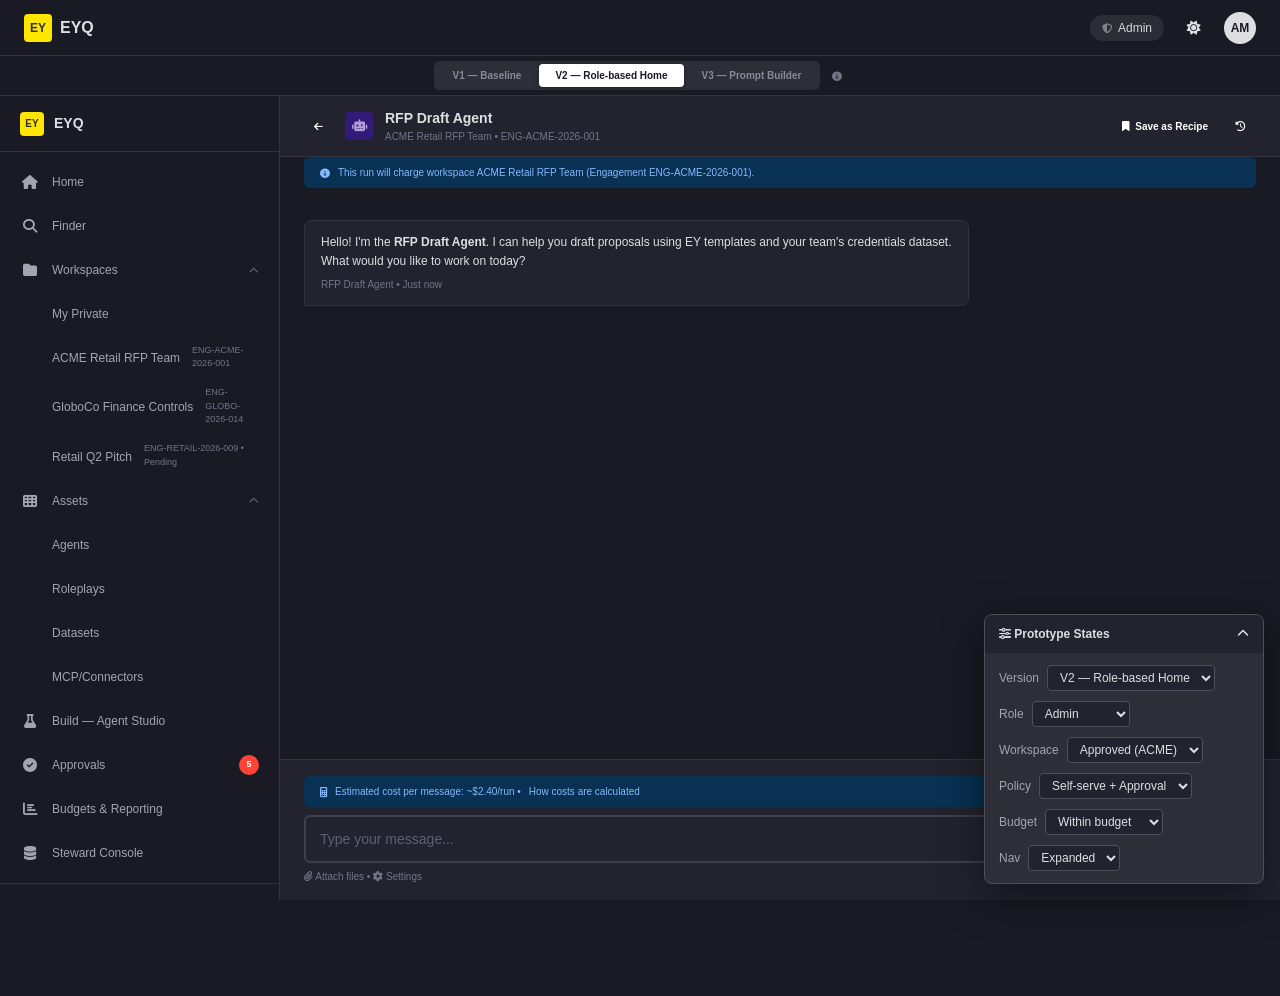
==== commit 3b955eef: "Three-version comparison: V1 Baseline, V2 Role-based Home, V3 Prompt Builder - Version switcher bar " ====
--- a/agent-chat.html
+++ b/agent-chat.html
@@ -17,9 +17,13 @@
     <div class="avatar">AM</div>
   </div>
 </header>
+<div class="version-bar">
+  <div class="version-switcher-wrap" id="version-switcher"></div>
+  <span class="version-desc"><i class="fas fa-info-circle"></i> <span id="version-desc-text"></span></span>
+</div>
 <nav class="left-nav" role="navigation"></nav>
 
-<main class="app-content" style="display:flex;flex-direction:column;height:calc(100vh - var(--header-height))">
+<main class="app-content" style="display:flex;flex-direction:column;height:calc(100vh - var(--header-height) - 40px)">
 
   <!-- Chat Header -->
   <div class="chat-header" id="chat-header"></div>
--- a/styles.css
+++ b/styles.css
@@ -361,7 +361,7 @@
 
 /* ======== APP SHELL: LEFT NAVIGATION ======== */
 .left-nav {
-  position: fixed; top: var(--header-height); left: 0; bottom: 0;
+  position: fixed; top: calc(var(--header-height) + 40px); left: 0; bottom: 0;
   width: var(--nav-width); background: #1A1A24; color: #A4A3B1;
   border-right: 1px solid #33333E; z-index: 90;
   display: flex; flex-direction: column;
@@ -445,8 +445,8 @@
 
 /* ======== MAIN CONTENT AREA ======== */
 .app-content {
-  margin-left: var(--nav-width); margin-top: var(--header-height);
-  min-height: calc(100vh - var(--header-height));
+  margin-left: var(--nav-width); margin-top: calc(var(--header-height) + 40px);
+  min-height: calc(100vh - var(--header-height) - 40px);
   transition: margin-left 0.25s ease;
 }
 body.nav-collapsed .app-content { margin-left: var(--nav-collapsed-width); }
@@ -1288,6 +1288,115 @@
   display: flex; align-items: center; gap: 12px;
 }
 
+/* ======== VERSION SWITCHER ======== */
+.version-bar {
+  position: fixed; top: var(--header-height); left: 0; right: 0; z-index: 99;
+  display: flex; align-items: center; justify-content: center;
+  padding: 8px 24px; background: #1A1A24;
+  border-bottom: 1px solid #33333E; gap: 0;
+  height: 40px;
+}
+.version-switcher-wrap {
+  display: inline-flex; align-items: center;
+  background: #2E2E38; border-radius: var(--radius-md);
+  padding: 3px; gap: 2px;
+}
+.version-btn {
+  padding: 6px 16px; border: none; border-radius: var(--radius-sm);
+  font-family: var(--font-family); font-size: var(--font-size-10); font-weight: 600;
+  cursor: pointer; transition: all var(--transition);
+  background: transparent; color: #8A8A9B; white-space: nowrap;
+}
+.version-btn:hover { color: #DEDEE2; background: rgba(255,255,255,0.06); }
+.version-btn.active { background: #FFF; color: #1A1A24; box-shadow: 0 1px 4px rgba(0,0,0,0.3); }
+.version-desc {
+  font-size: var(--font-size-10); color: #737387;
+  margin-left: 12px; display: flex; align-items: center; gap: 4px;
+}
+
+/* ======== MATCH PERCENTAGE BADGE ======== */
+.badge-match {
+  display: inline-flex; align-items: center; gap: 3px;
+  padding: 2px 8px; border-radius: var(--radius-sm);
+  font-size: 9px; font-weight: 700; text-transform: uppercase;
+  letter-spacing: 0.3px; white-space: nowrap;
+}
+.badge-match-high { background: var(--badge-success-bg); color: var(--badge-success-text); }
+.badge-match-med { background: var(--badge-info-bg); color: var(--badge-info-text); }
+.badge-match-low { background: var(--badge-warning-bg); color: var(--badge-warning-text); }
+
+/* ======== V2/V3 HOME MODULES ======== */
+.home-modules { display: flex; flex-direction: column; gap: 20px; }
+.home-module {
+  background: var(--card-bg); border: 1px solid var(--card-border);
+  border-radius: var(--card-radius); overflow: hidden;
+}
+.home-module-header {
+  display: flex; align-items: center; justify-content: space-between;
+  padding: 14px 16px; border-bottom: 1px solid var(--card-border);
+}
+.home-module-header h3 { font-size: var(--font-size-12); display: flex; align-items: center; gap: 8px; }
+.home-module-body { padding: 16px; }
+
+.overview-grid {
+  display: grid; grid-template-columns: repeat(auto-fill, minmax(140px, 1fr)); gap: 10px;
+}
+.overview-stat {
+  padding: 12px; background: var(--chip-bg); border-radius: var(--radius-md); text-align: center;
+}
+.overview-stat .stat-value { font-size: 1.3rem; font-weight: 700; color: var(--ey-dark); }
+.overview-stat .stat-label { font-size: var(--font-size-10); color: var(--ey-gray-500); margin-top: 2px; }
+
+.assigned-list { display: flex; flex-direction: column; gap: 8px; }
+.assigned-item {
+  display: flex; align-items: center; gap: 10px; padding: 10px 12px;
+  background: var(--chip-bg); border-radius: var(--radius-md);
+}
+.assigned-item .assigned-icon {
+  width: 28px; height: 28px; border-radius: var(--radius-sm);
+  display: flex; align-items: center; justify-content: center;
+  font-size: var(--font-size-12); flex-shrink: 0;
+}
+.assigned-item-info { flex: 1; min-width: 0; }
+.assigned-item-info .title { font-size: var(--font-size-12); font-weight: 600; }
+.assigned-item-info .meta { font-size: var(--font-size-10); color: var(--ey-gray-500); }
+
+/* ======== PROMPT BUILDER (V3) ======== */
+.prompt-builder { max-width: 780px; }
+.prompt-builder .prompt-field {
+  width: 100%; min-height: 120px; padding: 14px;
+  border: 2px solid var(--input-border); border-radius: var(--radius-md);
+  font-family: var(--font-family); font-size: var(--font-size-12);
+  line-height: 1.6; resize: vertical;
+  background: var(--input-bg); color: var(--ey-dark);
+  transition: border-color var(--transition);
+}
+.prompt-builder .prompt-field:focus { outline: none; border-color: var(--border-focus); }
+.prompt-actions {
+  display: flex; align-items: center; gap: 10px; margin-top: 12px;
+}
+.ai-improver-btn {
+  display: inline-flex; align-items: center; gap: 6px;
+  padding: 8px 16px; border-radius: var(--radius-md); border: 2px solid var(--ey-blue);
+  background: var(--badge-info-bg); color: var(--ey-blue);
+  font-family: var(--font-family); font-size: var(--font-size-12); font-weight: 600;
+  cursor: pointer; transition: all var(--transition);
+}
+.ai-improver-btn:hover { background: var(--ey-blue); color: #FFF; }
+.ai-improver-btn.improved {
+  border-color: var(--ey-green); background: var(--badge-success-bg); color: var(--ey-green);
+}
+.prompt-preview {
+  margin-top: 16px; padding: 12px 16px;
+  background: var(--chip-bg); border-radius: var(--radius-md);
+  border-left: 3px solid var(--ey-blue);
+}
+.prompt-preview .preview-label {
+  font-size: var(--font-size-10); font-weight: 600; text-transform: uppercase;
+  letter-spacing: 0.3px; color: var(--ey-gray-500); margin-bottom: 4px;
+}
+.prompt-preview .preview-text { font-size: var(--font-size-12); color: var(--ey-gray-700); line-height: 1.5; }
+
 /* ======== RESPONSIVE ======== */
 @media (max-width: 1200px) {
   .dashboard-grid { grid-template-columns: 1fr; }
